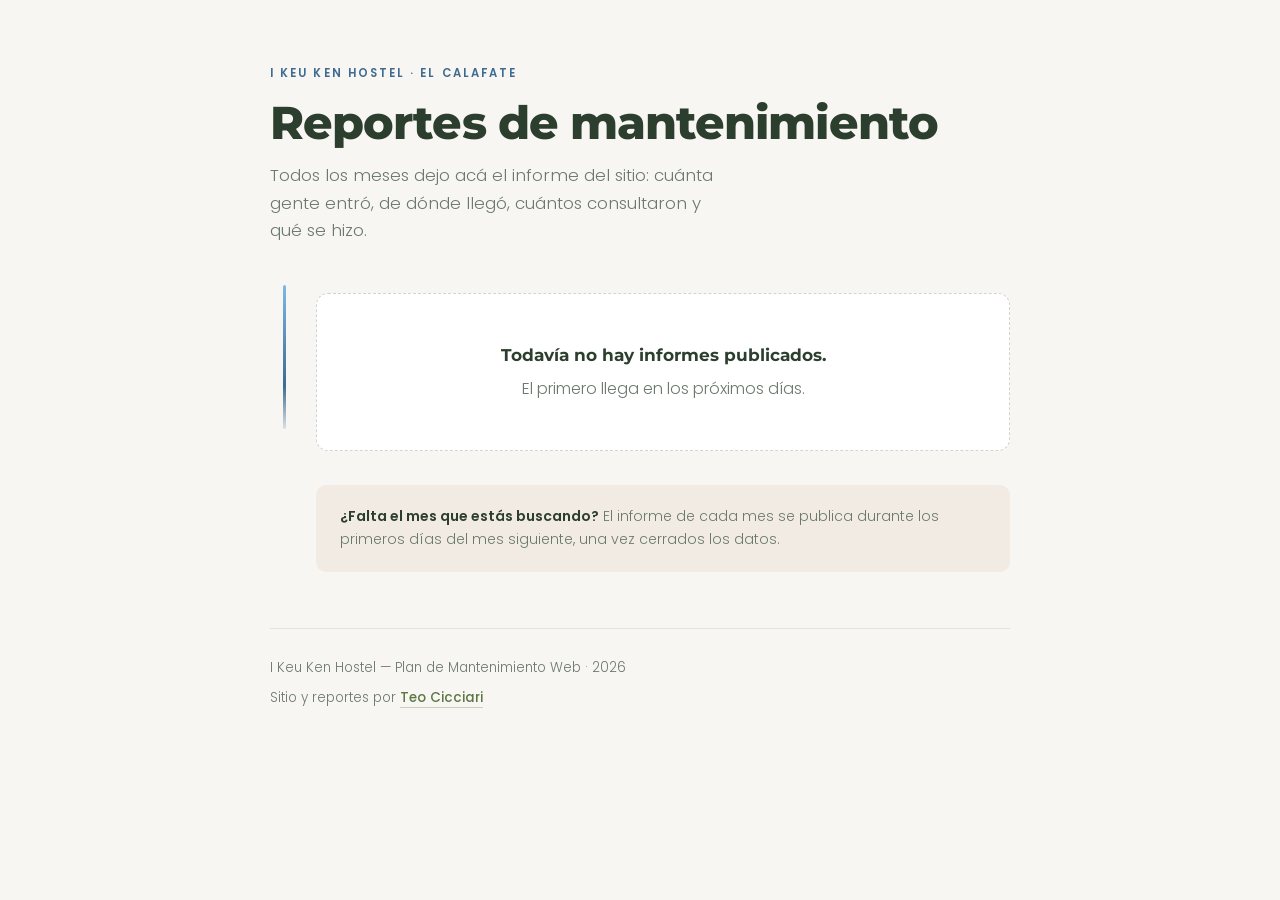
==== mantenimiento/index.html @ 62434550 "Publicar la portada de reportes de mantenimiento Crea mantenimiento/, accesible en ikeuken.com.ar/ma" ====
<!DOCTYPE html>
<html lang="es">
<head>
<meta charset="UTF-8">
<meta name="viewport" content="width=device-width, initial-scale=1.0">
<title>Reportes de Mantenimiento — I Keu Ken Hostel</title>
<meta name="robots" content="noindex, nofollow">
<meta name="description" content="Reportes mensuales del plan de mantenimiento web de I Keu Ken Hostel.">
<link rel="preconnect" href="https://fonts.googleapis.com">
<link rel="preconnect" href="https://fonts.gstatic.com" crossorigin>
<link href="https://fonts.googleapis.com/css2?family=Montserrat:wght@700;800&family=Poppins:wght@300;400;500;600&display=swap" rel="stylesheet">
<style>
  :root{
    /* Paleta del sitio de I Keu Ken */
    --hielo:#7CB9E8;        /* celeste del logo */
    --hielo-hondo:#3D6B91;  /* capas profundas */
    --musgo:#5B7744;
    --arena:#C4A57B;
    --fuego:#D2691E;
    --roca:#2C3E2D;
    --roca-suave:#6B7A6C;
    --nieve:#F8F6F3;
    --blanco:#FFFFFF;
    --borde:rgba(44,62,45,.10);
  }

  *{margin:0;padding:0;box-sizing:border-box}
  html{-webkit-text-size-adjust:100%}
  body{
    font-family:'Poppins',system-ui,sans-serif;
    font-weight:300;
    background:var(--nieve);
    color:var(--roca);
    line-height:1.65;
    -webkit-font-smoothing:antialiased;
  }

  .wrap{max-width:780px;margin:0 auto;padding:0 20px}

  /* ---------- Encabezado ---------- */
  .top{padding:64px 0 40px}
  .eyebrow{
    font-size:.72rem;font-weight:600;letter-spacing:.18em;text-transform:uppercase;
    color:var(--hielo-hondo);margin-bottom:14px;
  }
  h1{
    font-family:'Montserrat',sans-serif;font-weight:800;
    font-size:clamp(2rem,6vw,2.9rem);line-height:1.1;letter-spacing:-.02em;
    margin-bottom:14px;
  }
  .lede{font-size:1.05rem;color:var(--roca-suave);max-width:46ch}

  /* ---------- Testigo de hielo: la línea de tiempo ----------
     Cada reporte es una capa. Arriba la más reciente, abajo las
     más antiguas y más profundas — como los estratos de un glaciar. */
  .core{position:relative;padding:8px 0 24px 46px}
  .core::before{
    content:"";position:absolute;left:13px;top:0;bottom:46px;width:3px;
    background:linear-gradient(to bottom,var(--hielo),var(--hielo-hondo) 70%,rgba(61,107,145,.15));
    border-radius:2px;
  }

  .layer{position:relative;margin-bottom:18px}
  .layer::before{
    content:"";position:absolute;left:-39px;top:26px;
    width:15px;height:15px;border-radius:50%;
    background:var(--blanco);border:3px solid var(--hielo-hondo);
  }
  .layer.latest::before{
    background:var(--hielo);border-color:var(--hielo);
    box-shadow:0 0 0 5px rgba(124,185,232,.25);
  }

  .card{
    background:var(--blanco);border:1px solid var(--borde);
    border-left:4px solid var(--hielo-hondo);
    border-radius:4px 12px 12px 4px;
    padding:26px 28px;
    transition:border-color .25s,transform .25s,box-shadow .25s;
  }
  .layer.latest .card{
    border-left-color:var(--hielo);
    box-shadow:0 6px 28px rgba(44,62,45,.07);
  }
  .card:hover{transform:translateX(3px);box-shadow:0 8px 30px rgba(44,62,45,.10)}

  .when{
    display:flex;align-items:center;gap:9px;flex-wrap:wrap;
    font-size:.74rem;font-weight:600;letter-spacing:.1em;text-transform:uppercase;
    color:var(--hielo-hondo);margin-bottom:9px;
  }
  .tag{
    background:rgba(124,185,232,.16);color:var(--hielo-hondo);
    padding:2px 9px;border-radius:20px;letter-spacing:.06em;
  }
  .tag.now{background:var(--hielo);color:var(--blanco)}

  .card h2{
    font-family:'Montserrat',sans-serif;font-weight:700;
    font-size:1.3rem;line-height:1.25;margin-bottom:10px;
  }
  .card p{color:var(--roca-suave);font-size:.95rem;margin-bottom:18px}

  .go{
    display:inline-flex;align-items:center;gap:8px;
    font-family:'Poppins',sans-serif;font-weight:500;font-size:.9rem;
    color:var(--blanco);background:var(--musgo);
    padding:10px 20px;border-radius:50px;text-decoration:none;
    transition:background .25s,transform .2s;
  }
  .go:hover{background:var(--roca);transform:translateY(-1px)}
  .go:focus-visible{outline:3px solid var(--hielo);outline-offset:3px}
  .go .arrow{transition:transform .2s}
  .go:hover .arrow{transform:translateX(3px)}

  /* ---------- Vacío ---------- */
  .empty{
    background:var(--blanco);border:1px dashed rgba(44,62,45,.22);
    border-radius:12px;padding:48px 28px;text-align:center;color:var(--roca-suave);
  }
  .empty strong{display:block;font-family:'Montserrat',sans-serif;color:var(--roca);
    font-size:1.05rem;margin-bottom:6px}

  /* ---------- Nota al pie ---------- */
  .note{
    margin:10px 0 0 46px;padding:20px 24px;
    background:rgba(196,165,123,.13);border-radius:10px;
    font-size:.88rem;color:var(--roca-suave);
  }
  .note strong{color:var(--roca);font-weight:600}

  footer{
    margin-top:56px;padding:28px 0 48px;
    border-top:1px solid var(--borde);
    font-size:.84rem;color:var(--roca-suave);
  }
  footer a{color:var(--musgo);font-weight:500;text-decoration:none;border-bottom:1px solid rgba(91,119,68,.3)}
  footer a:hover{color:var(--fuego);border-bottom-color:var(--fuego)}
  .sig{margin-top:8px}

  @media (max-width:560px){
    .top{padding:44px 0 30px}
    .core{padding-left:34px}
    .core::before{left:8px}
    .layer::before{left:-33px;width:13px;height:13px}
    .card{padding:22px 20px}
    .note{margin-left:34px;padding:18px 20px}
  }

  @media (prefers-reduced-motion:reduce){
    *{transition:none!important;animation:none!important}
  }

  @media print{
    body{background:#fff}
    .card{box-shadow:none;break-inside:avoid}
    .go{display:none}
  }
</style>
</head>
<body>

<div class="wrap">

  <header class="top">
    <div class="eyebrow">I Keu Ken Hostel · El Calafate</div>
    <h1>Reportes de mantenimiento</h1>
    <p class="lede">Todos los meses dejo acá el informe del sitio: cuánta gente entró,
      de dónde llegó, cuántos consultaron y qué se hizo.</p>
  </header>

  <main class="core" id="core"></main>

  <div class="note">
    <strong>¿Falta el mes que estás buscando?</strong> El informe de cada mes se publica
    durante los primeros días del mes siguiente, una vez cerrados los datos.
  </div>

  <footer>
    <p>I Keu Ken Hostel — Plan de Mantenimiento Web · <span id="y"></span></p>
    <p class="sig">Sitio y reportes por
      <a href="https://teocicciari.com.ar" target="_blank" rel="noopener">Teo Cicciari</a>
    </p>
  </footer>

</div>

<script>
  /* ───────────────────────────────────────────────────────────────
     LISTA DE REPORTES — el más reciente va PRIMERO.
     Para agregar uno nuevo, copiá un bloque y cambiá los datos.
     Ver INSTRUCCIONES.md
     ─────────────────────────────────────────────────────────────── */
  const reportes = [
    // Cuando el reporte del mes esté COMPLETO (sin cuadros amarillos), agregalo acá.
    // El más reciente va primero. Ver INSTRUCCIONES.md
    //
    // {
    //   titulo: 'Octubre 2026',
    //   periodo: 'octubre 2026',
    //   etiqueta: 'Mes 1',
    //   resumen: 'Arranque del plan...',
    //   archivo: 'reporte-octubre2026.html'
    // }
  ];

  const core = document.getElementById('core');

  if (reportes.length) {
    core.innerHTML = reportes.map((r, i) => `
      <article class="layer${i === 0 ? ' latest' : ''}">
        <div class="card">
          <div class="when">
            <span>${r.periodo}</span>
            ${r.etiqueta ? `<span class="tag${i === 0 ? ' now' : ''}">${r.etiqueta}</span>` : ''}
          </div>
          <h2>${r.titulo}</h2>
          <p>${r.resumen}</p>
          <a class="go" href="${r.archivo}">Ver el informe <span class="arrow">→</span></a>
        </div>
      </article>
    `).join('');
  } else {
    core.innerHTML = `
      <div class="empty">
        <strong>Todavía no hay informes publicados.</strong>
        El primero llega en los próximos días.
      </div>`;
  }

  document.getElementById('y').textContent = new Date().getFullYear();
</script>

</body>
</html>
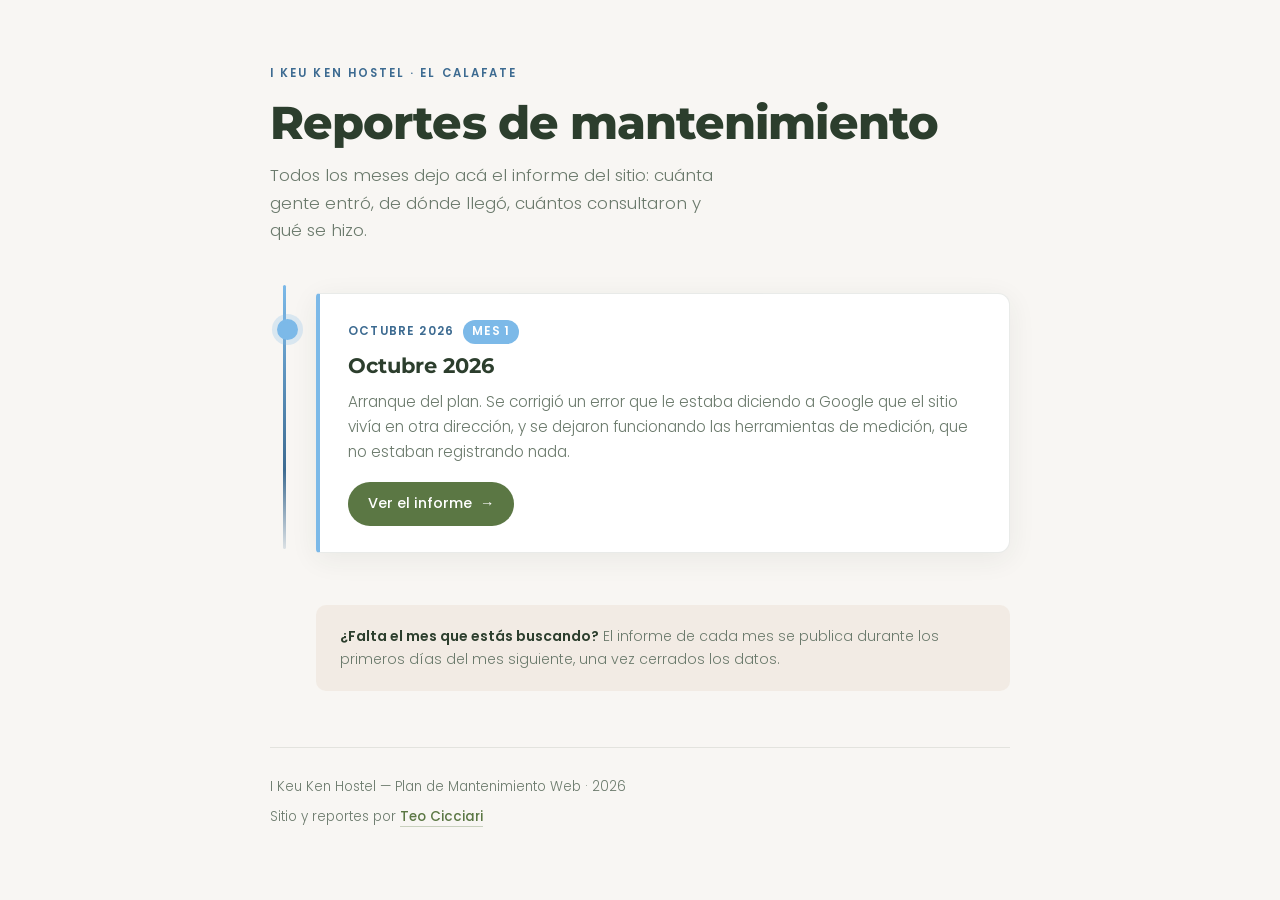
==== commit c7a9878f: "Publicar el informe de octubre 2026 Primer informe del plan. Sin métricas a propósito: el sistema de" ====
--- a/mantenimiento/index.html
+++ b/mantenimiento/index.html
@@ -192,16 +192,14 @@
      Ver INSTRUCCIONES.md
      ─────────────────────────────────────────────────────────────── */
   const reportes = [
-    // Cuando el reporte del mes esté COMPLETO (sin cuadros amarillos), agregalo acá.
-    // El más reciente va primero. Ver INSTRUCCIONES.md
-    //
-    // {
-    //   titulo: 'Octubre 2026',
-    //   periodo: 'octubre 2026',
-    //   etiqueta: 'Mes 1',
-    //   resumen: 'Arranque del plan...',
-    //   archivo: 'reporte-octubre2026.html'
-    // }
+    {
+      titulo: 'Octubre 2026',
+      periodo: 'octubre 2026',
+      etiqueta: 'Mes 1',
+      resumen: 'Arranque del plan. Se corrigió un error que le estaba diciendo a Google que el sitio vivía en otra dirección, y se dejaron funcionando las herramientas de medición, que no estaban registrando nada.',
+      archivo: 'reporte-octubre2026.html'
+    }
+    // Los próximos reportes van ACÁ ARRIBA, no abajo.
   ];
 
   const core = document.getElementById('core');
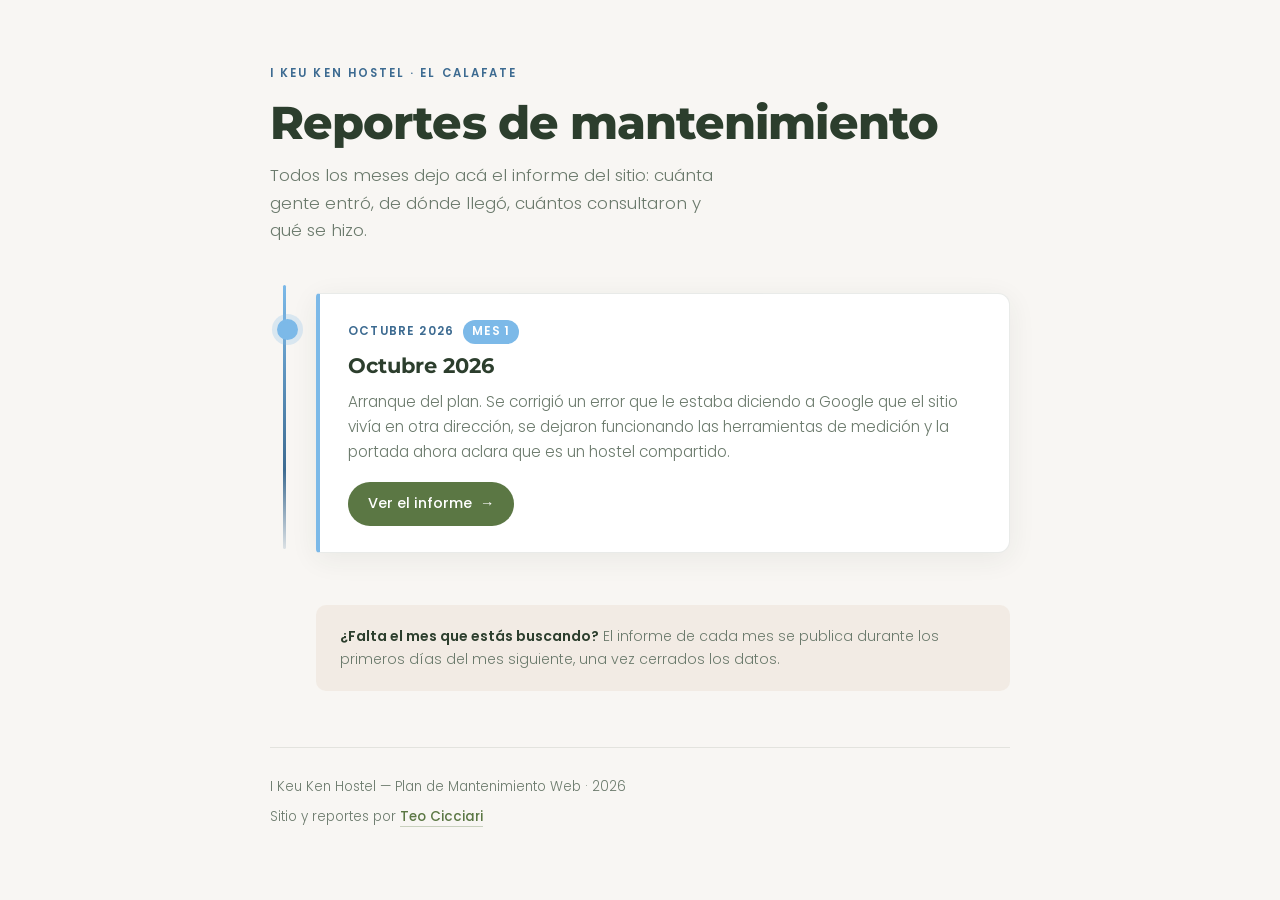
==== commit 62571b7d: "Sumar al informe de octubre el ajuste de 'hostel compartido' Ya está publicado en el sitio, así que " ====
--- a/mantenimiento/index.html
+++ b/mantenimiento/index.html
@@ -196,7 +196,7 @@
       titulo: 'Octubre 2026',
       periodo: 'octubre 2026',
       etiqueta: 'Mes 1',
-      resumen: 'Arranque del plan. Se corrigió un error que le estaba diciendo a Google que el sitio vivía en otra dirección, y se dejaron funcionando las herramientas de medición, que no estaban registrando nada.',
+      resumen: 'Arranque del plan. Se corrigió un error que le estaba diciendo a Google que el sitio vivía en otra dirección, se dejaron funcionando las herramientas de medición y la portada ahora aclara que es un hostel compartido.',
       archivo: 'reporte-octubre2026.html'
     }
     // Los próximos reportes van ACÁ ARRIBA, no abajo.
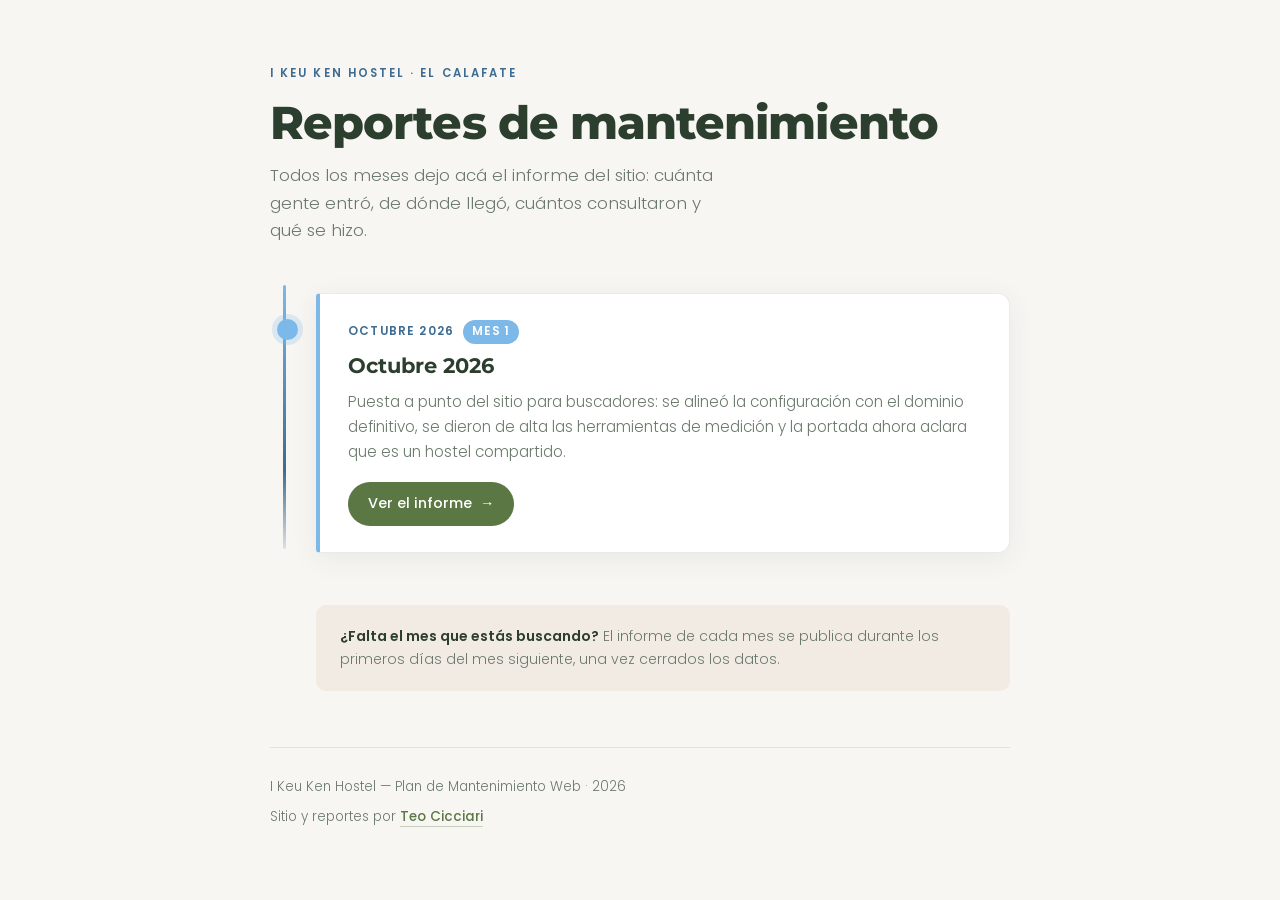
==== commit 38437087: "Reescribir el informe de octubre sin encuadrarlo como corrección de errores El trabajo del mes se pr" ====
--- a/mantenimiento/index.html
+++ b/mantenimiento/index.html
@@ -196,7 +196,7 @@
       titulo: 'Octubre 2026',
       periodo: 'octubre 2026',
       etiqueta: 'Mes 1',
-      resumen: 'Arranque del plan. Se corrigió un error que le estaba diciendo a Google que el sitio vivía en otra dirección, se dejaron funcionando las herramientas de medición y la portada ahora aclara que es un hostel compartido.',
+      resumen: 'Puesta a punto del sitio para buscadores: se alineó la configuración con el dominio definitivo, se dieron de alta las herramientas de medición y la portada ahora aclara que es un hostel compartido.',
       archivo: 'reporte-octubre2026.html'
     }
     // Los próximos reportes van ACÁ ARRIBA, no abajo.
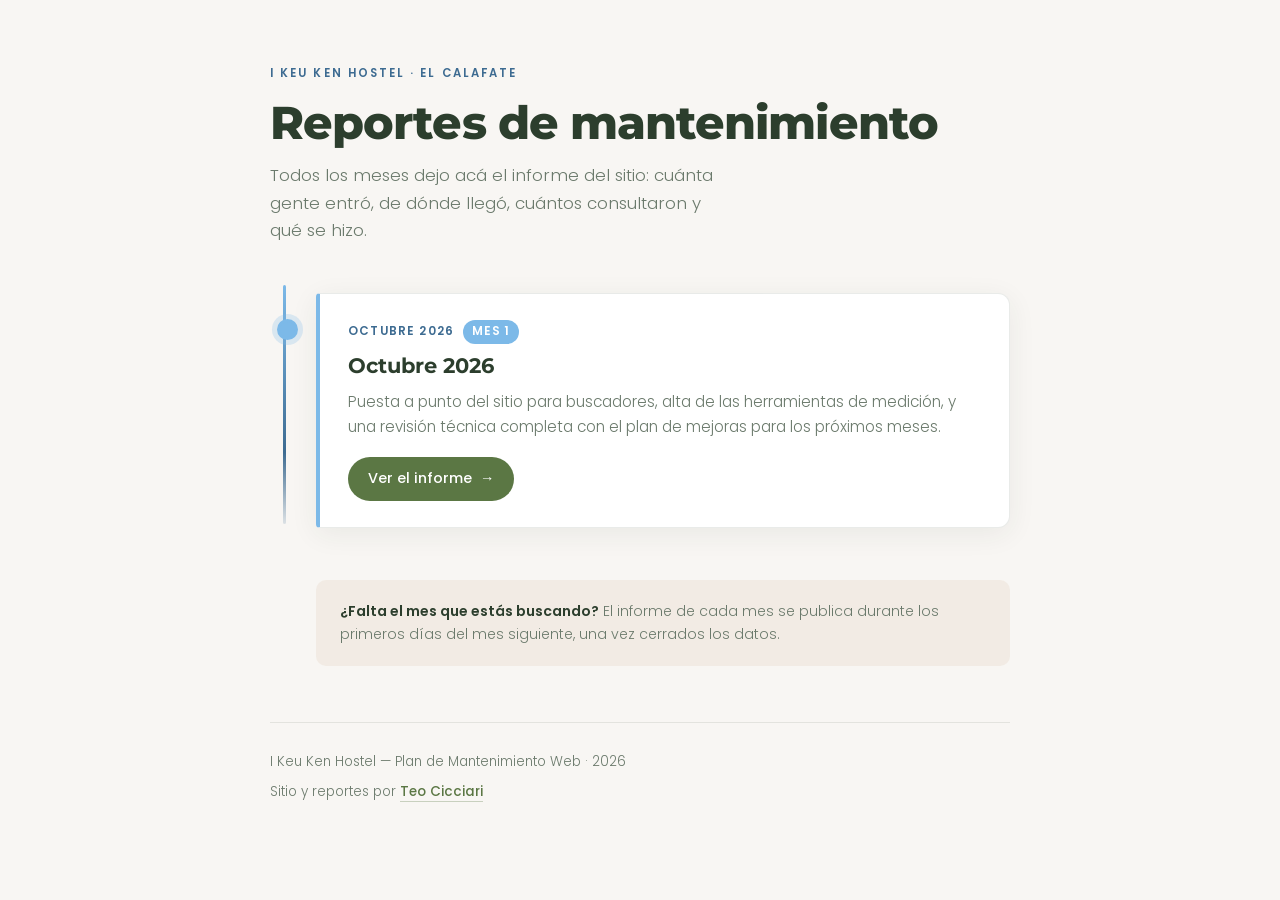
==== commit c76b96cf: "Sumar al informe de octubre la revisión técnica del sitio Auditoría completa como contenido de valor" ====
--- a/mantenimiento/index.html
+++ b/mantenimiento/index.html
@@ -196,7 +196,7 @@
       titulo: 'Octubre 2026',
       periodo: 'octubre 2026',
       etiqueta: 'Mes 1',
-      resumen: 'Puesta a punto del sitio para buscadores: se alineó la configuración con el dominio definitivo, se dieron de alta las herramientas de medición y la portada ahora aclara que es un hostel compartido.',
+      resumen: 'Puesta a punto del sitio para buscadores, alta de las herramientas de medición, y una revisión técnica completa con el plan de mejoras para los próximos meses.',
       archivo: 'reporte-octubre2026.html'
     }
     // Los próximos reportes van ACÁ ARRIBA, no abajo.
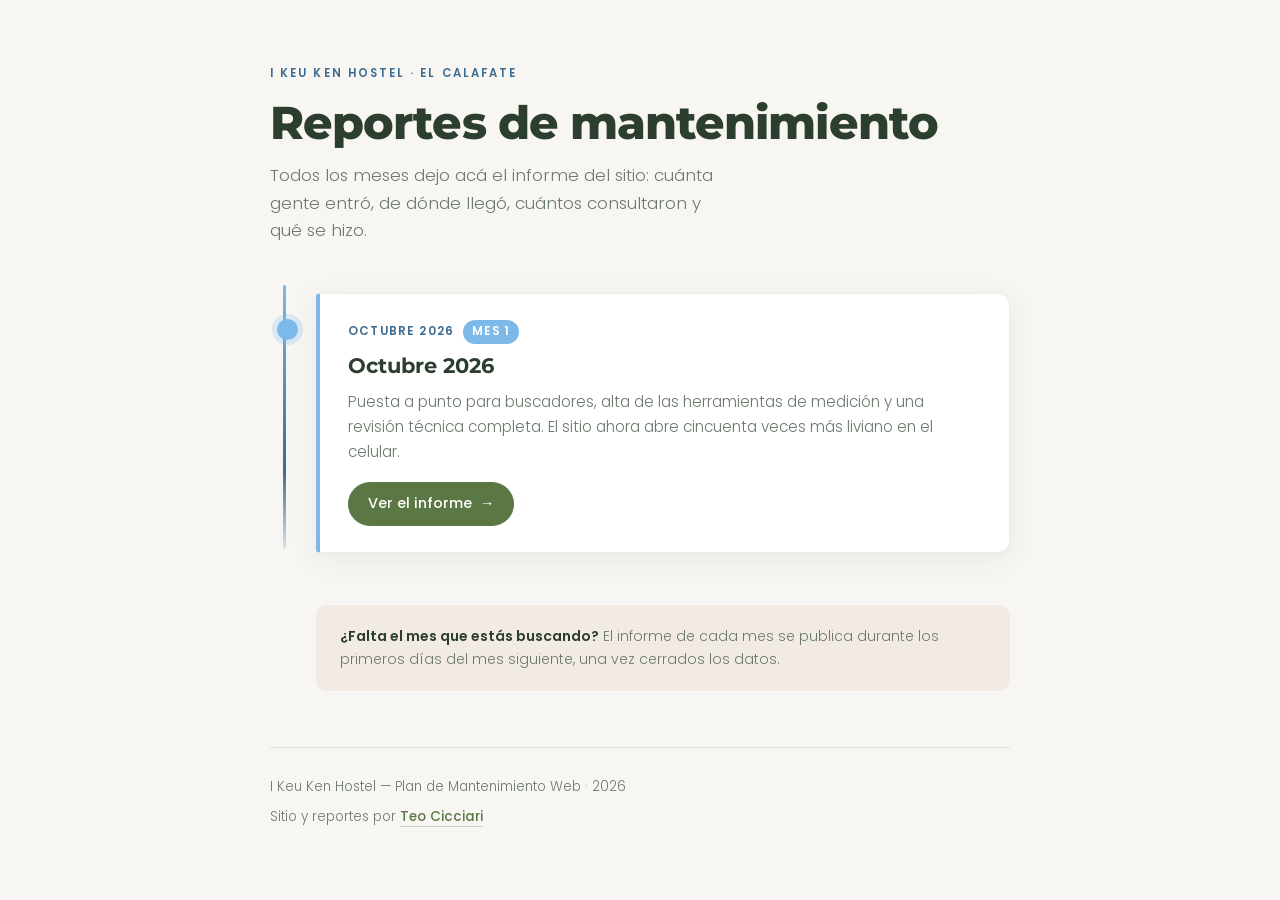
==== commit ec741b96: "Sumar al informe la optimización de carga como trabajo hecho Pasa de promesa para noviembre a result" ====
--- a/mantenimiento/index.html
+++ b/mantenimiento/index.html
@@ -196,7 +196,7 @@
       titulo: 'Octubre 2026',
       periodo: 'octubre 2026',
       etiqueta: 'Mes 1',
-      resumen: 'Puesta a punto del sitio para buscadores, alta de las herramientas de medición, y una revisión técnica completa con el plan de mejoras para los próximos meses.',
+      resumen: 'Puesta a punto para buscadores, alta de las herramientas de medición y una revisión técnica completa. El sitio ahora abre cincuenta veces más liviano en el celular.',
       archivo: 'reporte-octubre2026.html'
     }
     // Los próximos reportes van ACÁ ARRIBA, no abajo.
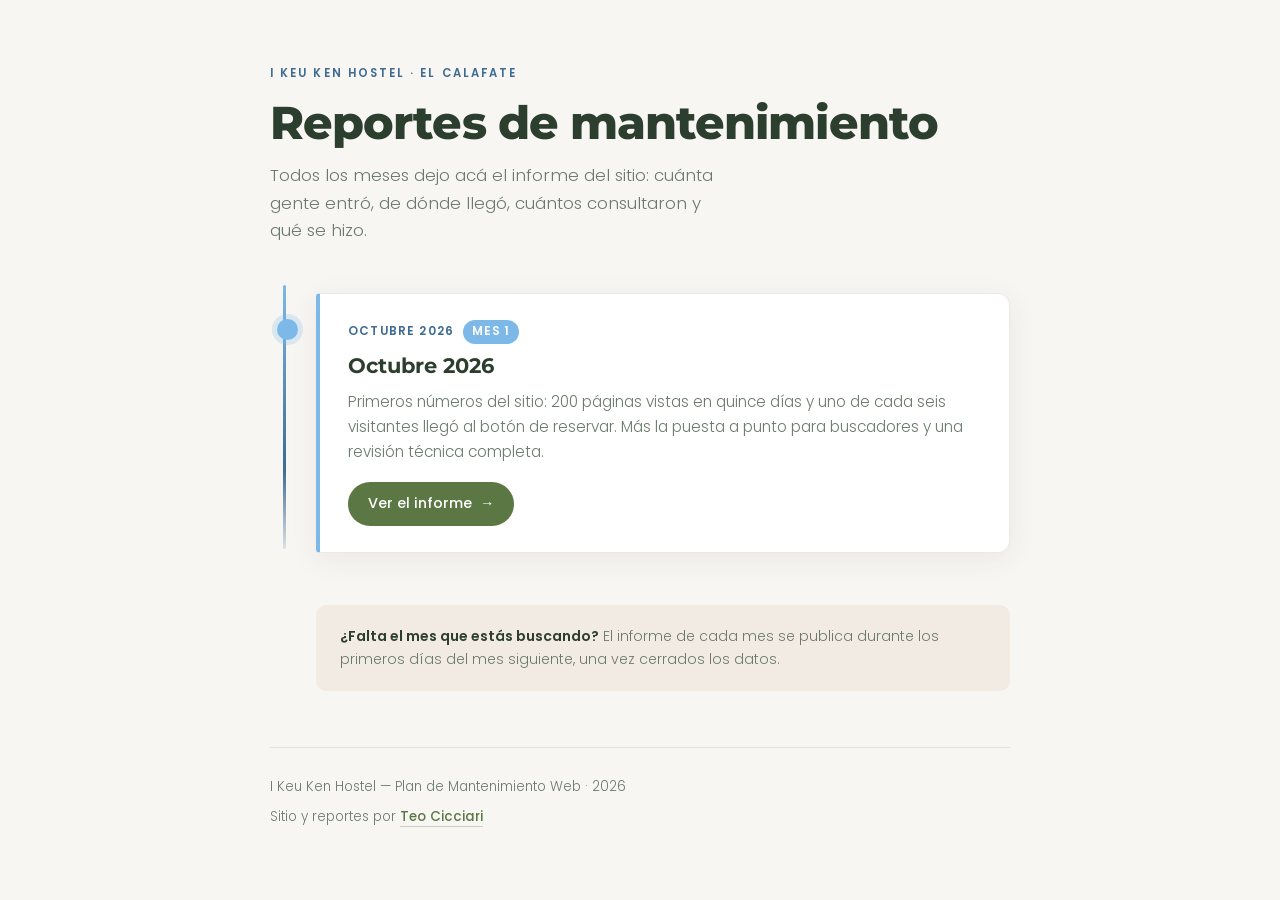
==== commit 67adaf53: "Completar el informe de octubre con los números reales La medición arrancó el 17/10: 200 páginas vis" ====
--- a/mantenimiento/index.html
+++ b/mantenimiento/index.html
@@ -196,7 +196,7 @@
       titulo: 'Octubre 2026',
       periodo: 'octubre 2026',
       etiqueta: 'Mes 1',
-      resumen: 'Puesta a punto para buscadores, alta de las herramientas de medición y una revisión técnica completa. El sitio ahora abre cincuenta veces más liviano en el celular.',
+      resumen: 'Primeros números del sitio: 200 páginas vistas en quince días y uno de cada seis visitantes llegó al botón de reservar. Más la puesta a punto para buscadores y una revisión técnica completa.',
       archivo: 'reporte-octubre2026.html'
     }
     // Los próximos reportes van ACÁ ARRIBA, no abajo.
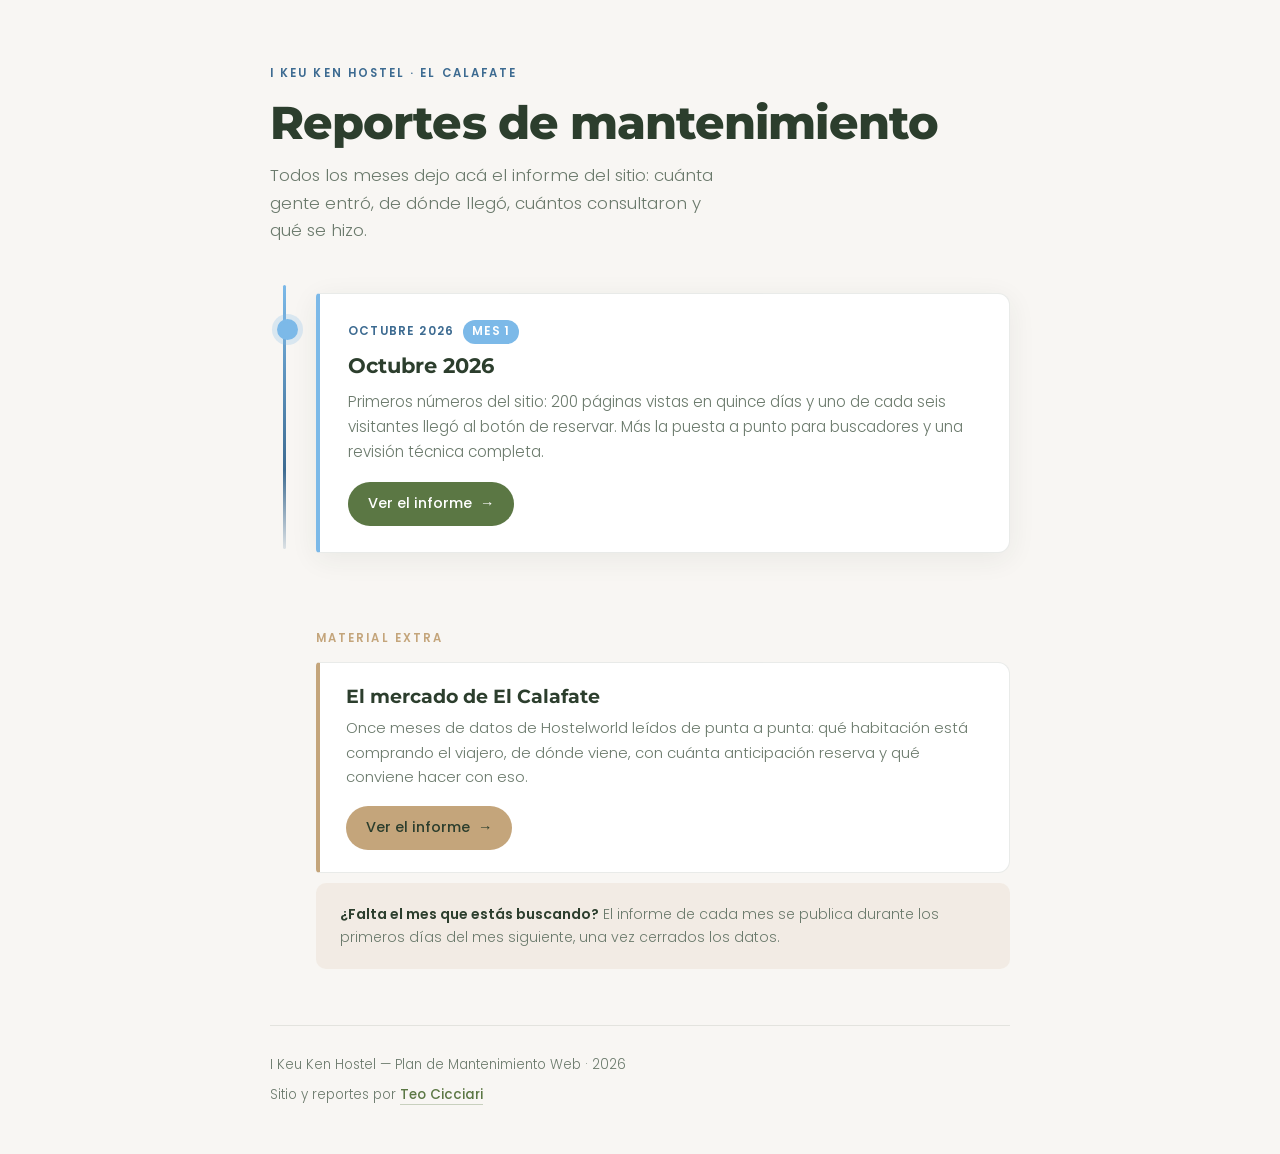
==== commit fa3e8acc: "Sumar el informe de mercado de El Calafate como material extra Lectura de los 11 City Spotlight de H" ====
--- a/mantenimiento/index.html
+++ b/mantenimiento/index.html
@@ -121,6 +121,31 @@
   .empty strong{display:block;font-family:'Montserrat',sans-serif;color:var(--roca);
     font-size:1.05rem;margin-bottom:6px}
 
+  /* ---------- Material extra ----------
+     No es un reporte mensual, así que vive fuera del testigo de hielo:
+     sin punto en la línea de tiempo y con el acento arena en lugar del celeste. */
+  .extras{margin:34px 0 0 46px}
+  .extras-tit{
+    font-size:.72rem;font-weight:600;letter-spacing:.18em;text-transform:uppercase;
+    color:var(--arena);margin-bottom:14px;
+  }
+  .extra{
+    background:var(--blanco);border:1px solid var(--borde);
+    border-left:4px solid var(--arena);
+    border-radius:4px 12px 12px 4px;
+    padding:22px 26px;margin-bottom:14px;
+    transition:transform .25s,box-shadow .25s;
+  }
+  .extra:last-child{margin-bottom:0}
+  .extra:hover{transform:translateX(3px);box-shadow:0 8px 30px rgba(44,62,45,.10)}
+  .extra h3{
+    font-family:'Montserrat',sans-serif;font-weight:700;
+    font-size:1.18rem;line-height:1.25;margin-bottom:8px;
+  }
+  .extra p{color:var(--roca-suave);font-size:.93rem;margin-bottom:16px}
+  .extra .go{background:var(--arena);color:var(--roca)}
+  .extra .go:hover{background:var(--fuego);color:var(--blanco)}
+
   /* ---------- Nota al pie ---------- */
   .note{
     margin:10px 0 0 46px;padding:20px 24px;
@@ -170,6 +195,8 @@
   </header>
 
   <main class="core" id="core"></main>
+
+  <section class="extras" id="extras" hidden></section>
 
   <div class="note">
     <strong>¿Falta el mes que estás buscando?</strong> El informe de cada mes se publica
@@ -200,6 +227,18 @@
       archivo: 'reporte-octubre2026.html'
     }
     // Los próximos reportes van ACÁ ARRIBA, no abajo.
+  ];
+
+  /* ───────────────────────────────────────────────────────────────
+     MATERIAL EXTRA — informes que no son del mes, van aparte.
+     Si queda vacío, el bloque entero no se muestra.
+     ─────────────────────────────────────────────────────────────── */
+  const extras = [
+    {
+      titulo: 'El mercado de El Calafate',
+      resumen: 'Once meses de datos de Hostelworld leídos de punta a punta: qué habitación está comprando el viajero, de dónde viene, con cuánta anticipación reserva y qué conviene hacer con eso.',
+      archivo: 'mercado-elcalafate-2026.html'
+    }
   ];
 
   const core = document.getElementById('core');
@@ -226,6 +265,21 @@
       </div>`;
   }
 
+  const extrasBox = document.getElementById('extras');
+
+  if (extras.length) {
+    extrasBox.hidden = false;
+    extrasBox.innerHTML =
+      '<h2 class="extras-tit">Material extra</h2>' +
+      extras.map(e => `
+        <article class="extra">
+          <h3>${e.titulo}</h3>
+          <p>${e.resumen}</p>
+          <a class="go" href="${e.archivo}">Ver el informe <span class="arrow">→</span></a>
+        </article>
+      `).join('');
+  }
+
   document.getElementById('y').textContent = new Date().getFullYear();
 </script>
 
